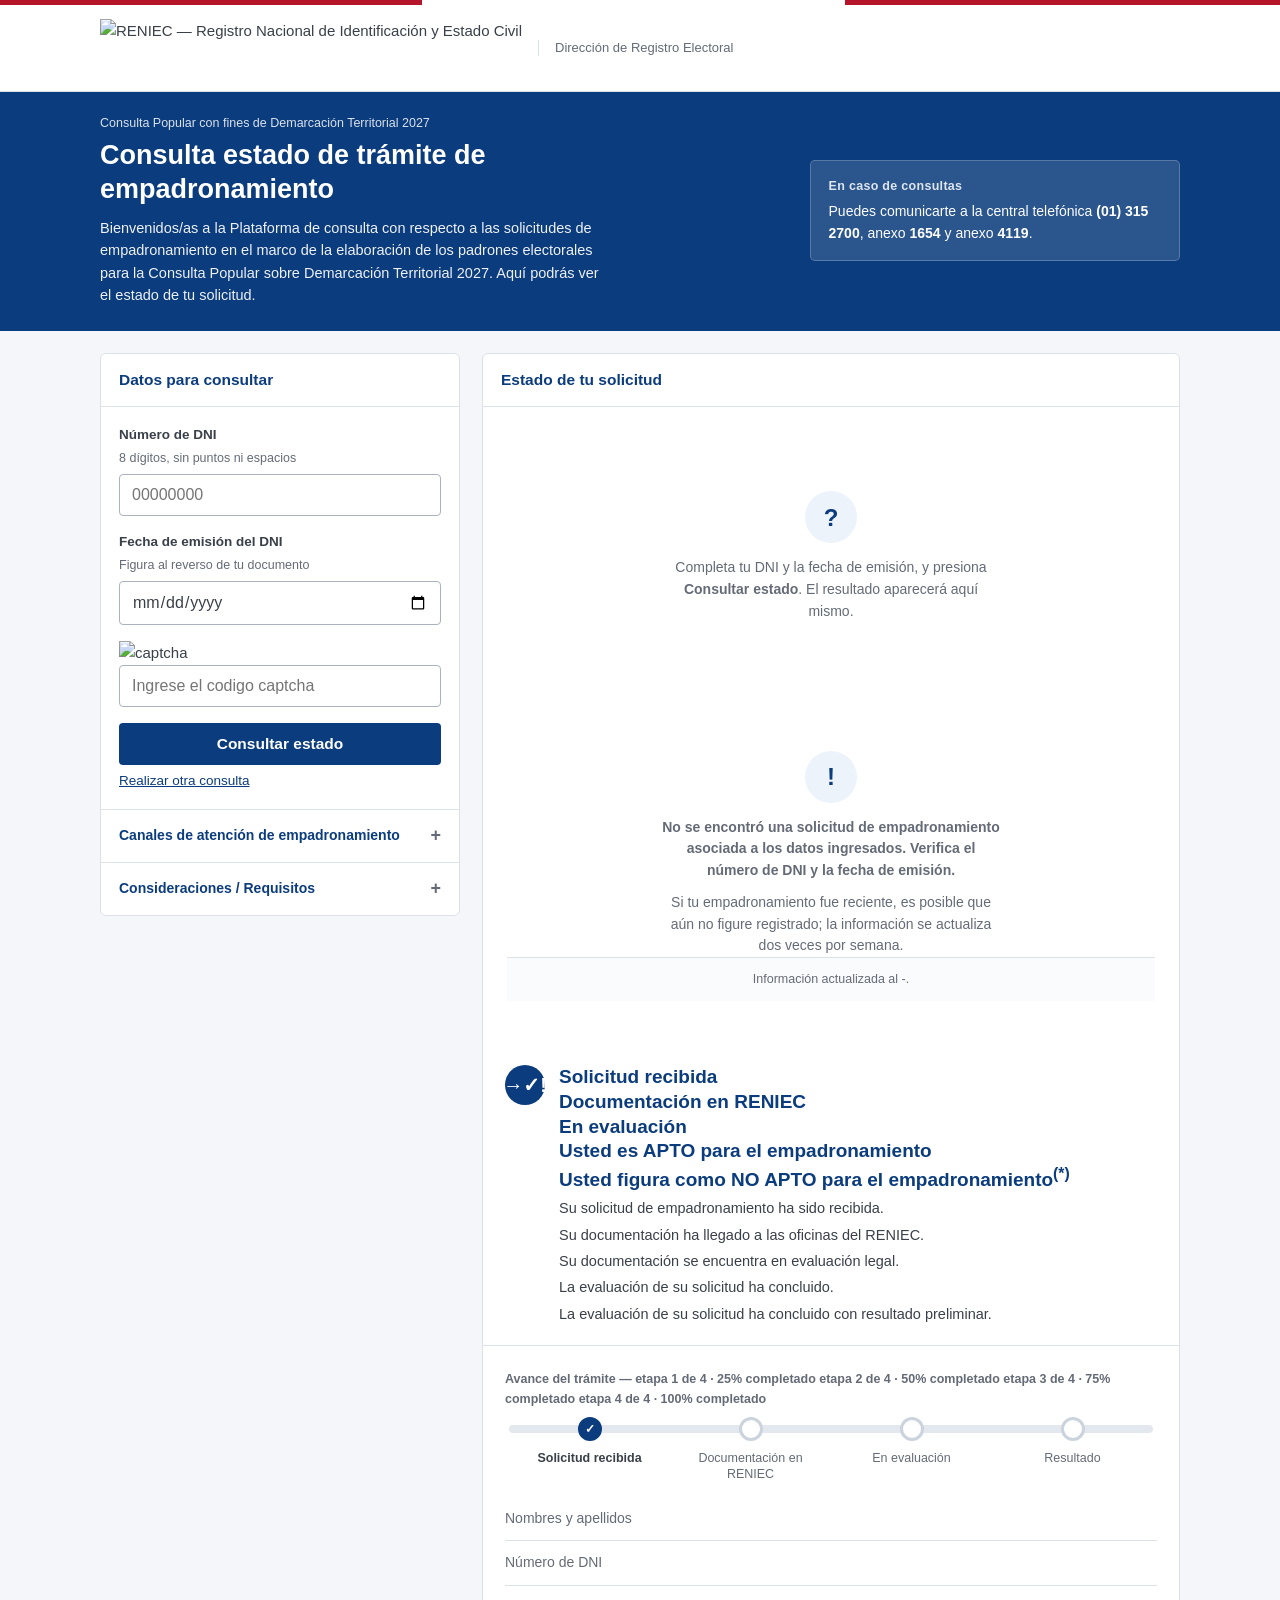
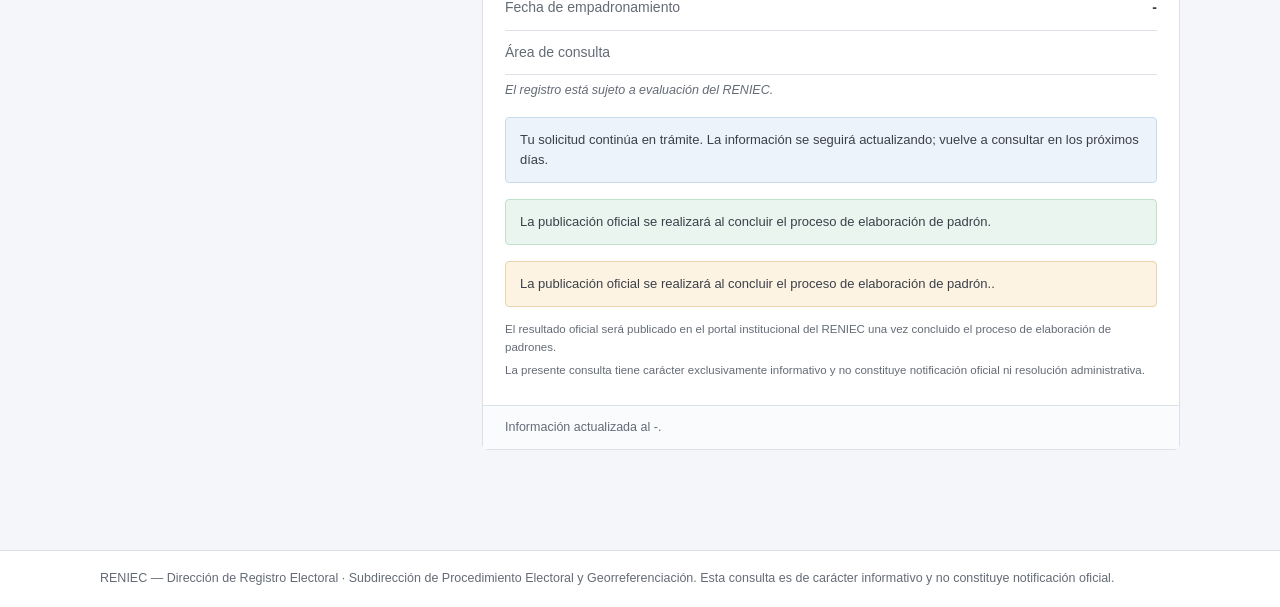
==== fuentes-demarcacion/index.html @ 3d7a1f8f "fuentes demarcacion" ====
<!DOCTYPE html>
<html lang="es-PE" xmlns:th="http://thymeleaf.org">
<head>
    <meta charset="utf-8">
    <meta name="viewport" content="width=device-width, initial-scale=1">
    <title>Consulta de estado de empadronamiento — Consulta Popular con fines de Demarcación Territorial 2027</title>
    <style>
        :root{
            --azul:#0B3C7D;
            --azul-osc:#082C5C;
            --azul-tenue:#EDF3FB;
            --azul-borde:#C9DAF0;
            --rojo:#B4152B;
            --verde:#12703F;
            --verde-tenue:#E9F5EE;
            --ambar:#96591A;
            --ambar-tenue:#FDF3E3;
            --gris:#3A4049;
            --gris-sec:#646B76;
            --linea:#DCE1E8;
            --fondo:#F4F6F9;
            --blanco:#fff;
            --radio:6px;
        }
        *{box-sizing:border-box}
        body{
            margin:0;
            background:var(--fondo);
            color:var(--gris);
            font-family:"Segoe UI",-apple-system,Roboto,Arial,sans-serif;
            font-size:15px;
            line-height:1.55;
        }
        .franja{height:5px;background:linear-gradient(90deg,var(--rojo) 0 33%,var(--blanco) 33% 66%,var(--rojo) 66% 100%)}
        header.inst{background:var(--blanco);border-bottom:1px solid var(--linea)}
        .inst-in{max-width:1120px;margin:0 auto;padding:14px 20px;display:flex;align-items:center;gap:16px;flex-wrap:wrap}
        .logo{height:58px;width:auto;display:block}
        .inst-txt{font-size:13px;color:var(--gris-sec);line-height:1.3;padding-left:16px;border-left:1px solid var(--linea)}

        .hero{background:var(--azul);color:var(--blanco)}
        .hero-in{
            max-width:1120px;margin:0 auto;padding:22px 20px 24px;
            display:grid;grid-template-columns:minmax(0,1.55fr) minmax(250px,.85fr);
            gap:34px;align-items:center
        }
        @media (max-width:820px){.hero-in{grid-template-columns:1fr;gap:16px;padding-bottom:20px}}
        .hero .eyebrow{font-size:12.5px;opacity:.85;margin:0 0 6px}
        .hero h1{margin:0;font-size:27px;line-height:1.25;font-weight:700;max-width:34ch}
        .hero p{margin:10px 0 0;max-width:62ch;font-size:14.5px;opacity:.93}
        .hero .contacto{
            margin:0;padding:16px 18px;border-radius:5px;background:rgba(255,255,255,.13);
            border:1px solid rgba(255,255,255,.22);font-size:14px;opacity:1;max-width:none
        }
        .hero .contacto b{display:block;font-size:12.5px;letter-spacing:.3px;opacity:.85;font-weight:600;margin-bottom:5px}

        main{max-width:1120px;margin:0 auto;padding:22px 20px 60px}
        .grid{display:grid;grid-template-columns:360px 1fr;gap:22px;align-items:start}
        @media (max-width:900px){.grid{grid-template-columns:1fr}}

        .panel{background:var(--blanco);border:1px solid var(--linea);border-radius:var(--radio)}
        .panel-h{padding:14px 18px;border-bottom:1px solid var(--linea);font-weight:700;color:var(--azul);font-size:15.5px}
        .panel-b{padding:18px}

        label{display:block;font-weight:600;font-size:13.5px;margin-bottom:5px;color:var(--gris)}
        .ayuda{font-weight:400;color:var(--gris-sec);font-size:12.5px;margin:-2px 0 6px}
        input[type=text],input[type=date]{
            width:100%;padding:11px 12px;border:1px solid #A9B2BE;border-radius:4px;font-size:16px;
            font-family:inherit;color:var(--gris);background:var(--blanco)
        }
        input:focus{outline:3px solid #8FB6E8;outline-offset:1px;border-color:var(--azul)}
        .campo{margin-bottom:16px}
        button.consultar{
            width:100%;background:var(--azul);color:var(--blanco);border:0;border-radius:4px;
            padding:12px;font-size:15.5px;font-weight:600;cursor:pointer;font-family:inherit
        }
        button.consultar:hover{background:var(--azul-osc)}
        button.consultar:focus-visible{outline:3px solid #8FB6E8;outline-offset:2px}
        .limpiar{background:none;border:0;color:var(--azul);font-size:13.5px;cursor:pointer;padding:8px 0 0;font-family:inherit;text-decoration:underline}
        .error{color:var(--rojo);font-size:13px;margin-top:6px;display:none}
        .error.visible{display:block}

        details.info{border-top:1px solid var(--linea)}
        details.info summary{
            padding:12px 18px;cursor:pointer;font-weight:600;font-size:14px;color:var(--azul);list-style:none;
            display:flex;justify-content:space-between;align-items:center;gap:10px
        }
        details.info summary::-webkit-details-marker{display:none}
        details.info summary::after{content:"+";font-size:18px;font-weight:700;color:var(--gris-sec)}
        details.info[open] summary::after{content:"–"}
        details.info .cuerpo{padding:0 18px 16px;font-size:13.5px;color:var(--gris)}
        details.info ul{margin:6px 0 0;padding-left:18px}
        details.info li{margin-bottom:7px}

        /* ---- Resultado ---- */
        .vacio{padding:44px 24px;min-height:300px;display:flex;flex-direction:column;justify-content:center;text-align:center;color:var(--gris-sec)}
        .vacio .icono{
            width:52px;height:52px;border-radius:50%;background:var(--azul-tenue);color:var(--azul);
            display:flex;align-items:center;justify-content:center;margin:0 auto 14px;font-size:24px;font-weight:700
        }
        .vacio p{margin:0 auto;max-width:44ch;font-size:14px}

        .estado-cab{display:flex;align-items:flex-start;gap:14px;padding:20px 22px;border-bottom:1px solid var(--linea)}
        .chip{
            flex:0 0 auto;width:40px;height:40px;border-radius:50%;display:flex;align-items:center;
            justify-content:center;font-size:20px;font-weight:700;color:var(--blanco);background:var(--azul)
        }
        .chip.ok{background:var(--verde)}
        .chip.pend{background:var(--ambar)}
        .estado-cab h2{margin:0;font-size:19px;color:var(--azul);line-height:1.3}
        .estado-cab.ok h2{color:var(--verde)}
        .estado-cab.pend h2{color:var(--ambar)}
        .estado-cab p{margin:4px 0 0;font-size:14.5px;color:var(--gris)}

        /* barra de avance */
        .avance{padding:24px 22px 8px}
        .avance-t{font-size:12.5px;font-weight:700;color:var(--gris-sec);margin:0 0 16px}
        .barra-wrap{position:relative;margin:0 4px}
        .riel{height:8px;background:#E3E8EF;border-radius:99px;overflow:hidden}
        .relleno{height:100%;width:0;background:var(--azul);border-radius:99px;transition:width .7s ease}
        .relleno.ok{background:linear-gradient(90deg,var(--azul) 0 84%,var(--verde) 84% 100%)}
        .relleno.pend{background:linear-gradient(90deg,var(--azul) 0 84%,var(--ambar) 84% 100%)}
        .hitos{display:grid;grid-template-columns:repeat(4,1fr);margin-top:-16px}
        .hito{text-align:center;position:relative}
        .punto{
            width:24px;height:24px;border-radius:50%;background:var(--blanco);border:3px solid #CBD3DD;
            margin:0 auto;display:flex;align-items:center;justify-content:center;font-size:12px;
            color:var(--blanco);font-weight:700;transition:background .3s,border-color .3s
        }
        .hito.hecho .punto{background:var(--azul);border-color:var(--azul)}
        .hito.hecho.final-ok .punto{background:var(--verde);border-color:var(--verde)}
        .hito.hecho.final-pend .punto{background:var(--ambar);border-color:var(--ambar)}
        .hito.hecho.final-ok .rot{color:var(--verde)}
        .hito.hecho.final-pend .rot{color:var(--ambar)}
        .hito.actual .punto{box-shadow:0 0 0 4px rgba(11,60,125,.15)}
        .hito .rot{display:block;margin-top:9px;font-size:12.5px;color:var(--gris-sec);line-height:1.3;padding:0 4px}
        .hito.hecho .rot{color:var(--gris);font-weight:600}

        .datos{padding:6px 22px 4px}
        .datos dl{margin:0;display:grid;grid-template-columns:1fr auto;gap:0}
        .datos dt,.datos dd{padding:11px 0;border-bottom:1px solid var(--linea);margin:0;font-size:14px}
        .datos dt{color:var(--gris-sec)}
        .datos dd{text-align:right;font-weight:600;color:var(--gris)}
        .datos .fila-final dt,.datos .fila-final dd{border-bottom:0}

        .aviso{margin:16px 22px 0;padding:12px 14px;border-radius:4px;font-size:13px;background:var(--azul-tenue);border:1px solid var(--azul-borde)}
        .aviso.pend{background:var(--ambar-tenue);border-color:#E8D3AE}
        .aviso.ok{background:var(--verde-tenue);border-color:#BFE0CC}
        .aviso sup{font-weight:700}
        .nota-sujeto{padding:2px 22px 0;font-size:12.5px;color:var(--gris-sec);font-style:italic}
        .pie-legal{padding:14px 22px 20px;font-size:11.5px;color:var(--gris-sec);line-height:1.5}
        .pie-legal p{margin:0 0 6px}
        .actualizado{padding:12px 22px;background:#FAFBFD;border-top:1px solid var(--linea);font-size:12.5px;color:var(--gris-sec)}

        footer.inst{border-top:1px solid var(--linea);background:var(--blanco);margin-top:40px}
        .foot-in{max-width:1120px;margin:0 auto;padding:18px 20px;font-size:12.5px;color:var(--gris-sec)}

        /* panel de demostración — no forma parte de la interfaz final */
        .demo{max-width:1120px;margin:26px auto 0;padding:0 20px}
        .demo-box{border:1px dashed #9AA4B2;border-radius:var(--radio);background:#FBFCFE;padding:14px 18px}
        .demo-box h3{margin:0 0 4px;font-size:13.5px;color:var(--gris-sec)}
        .demo-box p{margin:0 0 10px;font-size:12.5px;color:var(--gris-sec)}
        .demo-btns{display:flex;flex-wrap:wrap;gap:8px}
        .demo-btns button{
            background:var(--blanco);border:1px solid #A9B2BE;border-radius:4px;padding:7px 11px;
            font-size:12.5px;cursor:pointer;font-family:inherit;color:var(--gris)
        }
        .demo-btns button:hover{border-color:var(--azul);color:var(--azul)}
        .sr{position:absolute;width:1px;height:1px;overflow:hidden;clip:rect(0,0,0,0)}
        @media (prefers-reduced-motion:reduce){.relleno{transition:none}}
    </style>
</head>
<body>

<div class="franja"></div>
<header class="inst">
    <div class="inst-in">
        <img class="logo" th:src="@{/img/logo-reniec.png}" alt="RENIEC — Registro Nacional de Identificación y Estado Civil">
        <div class="inst-txt">Dirección de Registro Electoral</div>
    </div>
</header>

<section class="hero">
    <div class="hero-in">
        <div>
            <p class="eyebrow">Consulta Popular con fines de Demarcación Territorial 2027</p>
            <h1>Consulta estado de trámite de empadronamiento</h1>
            <p>Bienvenidos/as a la Plataforma de consulta con respecto a las solicitudes de empadronamiento en el marco de la elaboración de los padrones electorales para la Consulta Popular sobre Demarcación Territorial 2027. Aquí podrás ver el estado de tu solicitud.</p>
        </div>
        <p class="contacto"><b>En caso de consultas</b>Puedes comunicarte a la central telefónica <strong>(01) 315 2700</strong>, anexo <strong>1654</strong> y anexo <strong>4119</strong>.</p>
    </div>
</section>

<main><div class="grid">
    <section class="panel" aria-labelledby="t-consulta">
        <div class="panel-h" id="t-consulta">Datos para consultar</div>
        <div class="panel-b">
            <form th:action="@{/consulta}" method="get" id="formConsulta">
                <div class="campo">
                    <label for="dni">Número de DNI</label>
                    <p class="ayuda">8 dígitos, sin puntos ni espacios</p>
                    <input type="text" id="dni" name="dni" inputmode="numeric" maxlength="8" autocomplete="off" aria-describedby="err-dni" placeholder="00000000" pattern="[0-9]{8}" required th:value="${param.dni}">
                    <p class="error" id="err-dni" role="alert"></p>
                </div>
                <div class="campo">
                    <label for="fecha">Fecha de emisión del DNI</label>
                    <p class="ayuda">Figura al reverso de tu documento</p>
                    <input type="date" id="fecha" name="fecha" aria-describedby="err-fecha" required th:value="${param.fecha}">
                    <p class="error" id="err-fecha" role="alert"></p>
                </div>
                <div class="campo">
                    <img th:src="@{/captcha}" alt="captcha" id="captchaImg"></img>
                    <input type="text" id="captchaResponde" name="captchaResponde" aria-describedby="err-captcha" autocomplete="off"  required placeholder="Ingrese el codigo captcha">
                    <p class="error" id="err-captcha" role="alert"></p>
                </div>
                <button class="consultar" id="btn" type="submit">Consultar estado</button>
                <button class="limpiar" id="btn-limpiar" type="button">Realizar otra consulta</button>
            </form>
        </div>
        <details class="info"><summary>Canales de atención de empadronamiento</summary><div class="cuerpo"><ul><li><strong>En campo o punto fijo:</strong> un empadronador te visitará en tu domicilio durante el cronograma programado para tu localidad, o puedes acercarte tú mismo/a a un punto fijo temporal habilitado en tu zona. Ten tu DNI a la mano; si nadie te encuentra en casa, dejarán un aviso.</li></ul></div></details>
        <details class="info"><summary>Consideraciones / Requisitos</summary><div class="cuerpo"><ul>
            <li>Acreditar un mínimo de dos (02) años de residencia en la zona de consulta.</li>
            <li>Tu DNI debe declarar tu dirección actual desde antes de la fecha de corte (<strong>30 de abril de 2024</strong>); si figura una fecha posterior, deberás mostrar uno de los documentos que se indiquen como válidos, de forma tal que acredites dos (02) años de residencia en la zona de consulta.</li>
            <li>Si eres menor de edad, pero cumples 18 años hasta la fecha de la consulta (<strong>25 de julio de 2027</strong>), tu padre, madre o apoderado debe firmar la autorización correspondiente (<strong>Anexo 3</strong>).</li>
            <li>El trámite es <strong>gratuito</strong>. No se debe pedir ni entregar dinero a ningún empadronador.</li>
        </ul></div></details>
    </section>

    <section class="panel" aria-live="polite" aria-atomic="true" id="resultado">
        <div class="panel-h">Estado de tu solicitud</div>
        <div id="cuerpo-resultado">
            <div class="vacio" th:if="${resultado == null and exito == null}">
                <div class="icono" aria-hidden="true">?</div>
                <p>Completa tu DNI y la fecha de emisión, y presiona <strong>Consultar estado</strong>. El resultado aparecerá aquí mismo.</p>
            </div>

            <div class="vacio" th:if="${resultado == null and exito == false}">
                <div class="icono" aria-hidden="true">!</div>
                <p><strong>No se encontró una solicitud de empadronamiento asociada a los datos ingresados. Verifica el número de DNI y la fecha de emisión.</strong></p>
                <p style="margin-top:10px">Si tu empadronamiento fue reciente, es posible que aún no figure registrado; la información se actualiza dos veces por semana.</p>
                <div class="actualizado">Información actualizada al <span th:text="${fechaActualizacion != null ? fechaActualizacion : '-'}">-</span>.</div>
            </div>

            <div th:if="${resultado != null}">
                <div class="estado-cab" th:classappend="${resultado.inSolicitud == 'A' ? 'ok' : (resultado.inSolicitud == 'N' ? 'pend' : '')}">
        <span class="chip" th:classappend="${resultado.inSolicitud == 'A' ? 'ok' : (resultado.inSolicitud == 'N' ? 'pend' : '')}" aria-hidden="true">
          <span th:if="${resultado.inSolicitud == 'R' or resultado.inSolicitud == 'D' or resultado.inSolicitud == 'E'}">→</span>
          <span th:if="${resultado.inSolicitud == 'A'}">✓</span>
          <span th:if="${resultado.inSolicitud == 'N'}">!</span>
        </span>
                    <div>
                        <h2 th:if="${resultado.inSolicitud == 'R'}">Solicitud recibida</h2>
                        <h2 th:if="${resultado.inSolicitud == 'D'}">Documentación en RENIEC</h2>
                        <h2 th:if="${resultado.inSolicitud == 'E'}">En evaluación</h2>
                        <h2 th:if="${resultado.inSolicitud == 'A'}">Usted es APTO para el empadronamiento</h2>
                        <h2 th:if="${resultado.inSolicitud == 'N'}">Usted figura como NO APTO para el empadronamiento<sup>(*)</sup></h2>
                        <p th:if="${resultado.inSolicitud == 'R'}">Su solicitud de empadronamiento ha sido recibida.</p>
                        <p th:if="${resultado.inSolicitud == 'D'}">Su documentación ha llegado a las oficinas del RENIEC.</p>
                        <p th:if="${resultado.inSolicitud == 'E'}">Su documentación se encuentra en evaluación legal.</p>
                        <p th:if="${resultado.inSolicitud == 'A'}">La evaluación de su solicitud ha concluido.</p>
                        <p th:if="${resultado.inSolicitud == 'N'}">La evaluación de su solicitud ha concluido con resultado preliminar.</p>
                    </div>
                </div>

                <div class="avance">
                    <p class="avance-t">Avance del trámite —
                        <span th:if="${resultado.inSolicitud == 'R'}">etapa 1 de 4 · 25% completado</span>
                        <span th:if="${resultado.inSolicitud == 'D'}">etapa 2 de 4 · 50% completado</span>
                        <span th:if="${resultado.inSolicitud == 'E'}">etapa 3 de 4 · 75% completado</span>
                        <span th:if="${resultado.inSolicitud == 'A' or resultado.inSolicitud == 'N'}">etapa 4 de 4 · 100% completado</span>
                    </p>
                    <div class="barra-wrap"><div class="riel"><div class="relleno" th:classappend="${resultado.inSolicitud == 'A' ? 'ok' : (resultado.inSolicitud == 'N' ? 'pend' : '')}" th:style="${'width:' + (resultado.inSolicitud == 'R' ? '12%' : (resultado.inSolicitud == 'D' ? '37.5%' : (resultado.inSolicitud == 'E' ? '62.5%' : '100%')))}"></div></div>
                        <div class="hitos">
                            <div class="hito hecho"><span class="punto">✓</span><span class="rot">Solicitud recibida</span></div>
                            <div class="hito" th:classappend="${resultado.inSolicitud == 'D' or resultado.inSolicitud == 'E' or resultado.inSolicitud == 'A' or resultado.inSolicitud == 'N' ? 'hecho' : ''}"><span class="punto" th:text="${resultado.inSolicitud == 'D' or resultado.inSolicitud == 'E' or resultado.inSolicitud == 'A' or resultado.inSolicitud == 'N' ? '✓' : ''}"></span><span class="rot">Documentación en RENIEC</span></div>
                            <div class="hito" th:classappend="${resultado.inSolicitud == 'E' or resultado.inSolicitud == 'A' or resultado.inSolicitud == 'N' ? 'hecho' : ''}"><span class="punto" th:text="${resultado.inSolicitud == 'E' or resultado.inSolicitud == 'A' or resultado.inSolicitud == 'N' ? '✓' : ''}"></span><span class="rot">En evaluación</span></div>
                            <div class="hito" th:classappend="${resultado.inSolicitud == 'A' ? 'hecho actual final-ok' : (resultado.inSolicitud == 'N' ? 'hecho actual final-pend' : '')}"><span class="punto" th:text="${resultado.inSolicitud == 'A' ? '✓' : (resultado.inSolicitud == 'N' ? '!' : '')}"></span><span class="rot">Resultado</span></div>
                        </div>
                    </div>
                </div>

                <div class="datos"><dl>
                    <dt>Nombres y apellidos</dt><dd th:text="${resultado.nombreCompleto}"></dd>
                    <dt>Número de DNI</dt><dd th:text="${resultado.nuDni}"></dd>
                    <dt>Fecha de empadronamiento</dt><dd><span th:if="${resultado.feEmpadronamiento != null}" th:text="${#dates.format(resultado.feEmpadronamiento, 'dd ''de'' MMMM ''de'' yyyy')}"></span><span th:if="${resultado.feEmpadronamiento == null}">-</span></dd>
                    <dt>Área de consulta</dt><dd class="fila-final" th:text="${resultado.noAmbito}"></dd>
                </dl></div>

                <div class="nota-sujeto" th:if="${resultado.inSolicitud != 'A' and resultado.inSolicitud != 'N'}">El registro está sujeto a evaluación del RENIEC.</div>
                <div class="aviso" th:if="${resultado.inSolicitud != 'A' and resultado.inSolicitud != 'N'}">Tu solicitud continúa en trámite. La información se seguirá actualizando; vuelve a consultar en los próximos días.</div>
                <div class="aviso ok" th:if="${resultado.inSolicitud == 'A'}">La publicación oficial se realizará al concluir el proceso de elaboración de padrón.</div>
                <div class="aviso pend" th:if="${resultado.inSolicitud == 'N'}">La publicación oficial se realizará al concluir el proceso de elaboración de padrón..</div>
                <div class="pie-legal"><p>El resultado oficial será publicado en el portal institucional del RENIEC una vez concluido el proceso de elaboración de padrones.</p><p>La presente consulta tiene carácter exclusivamente informativo y no constituye notificación oficial ni resolución administrativa.</p></div>
                <div class="actualizado">Información actualizada al <span th:if="${resultado.feModiAudi != null}" th:text="${#dates.format(resultado.feModiAudi, 'dd ''de'' MMMM ''de'' yyyy')}"></span><span th:if="${resultado.feModiAudi == null}">-</span>.</div>
            </div>
        </div>
    </section>
</div></main>

<footer class="inst"><div class="foot-in">RENIEC — Dirección de Registro Electoral · Subdirección de Procedimiento Electoral y Georreferenciación. Esta consulta es de carácter informativo y no constituye notificación oficial.</div></footer>

<script>
    (function(){
        var form=document.getElementById('formConsulta'),dni=document.getElementById('dni'),fecha=document.getElementById('fecha'),errDni=document.getElementById('err-dni'),errFecha=document.getElementById('err-fecha'),btnLimpiar=document.getElementById('btn-limpiar'),cuerpo=document.getElementById('cuerpo-resultado');
        function limpiarErrores(){errDni.textContent='';errFecha.textContent='';errDni.classList.remove('visible');errFecha.classList.remove('visible');}
        form.addEventListener('submit',function(e){limpiarErrores();dni.value=dni.value.replace(/\D/g,'');var ok=true;if(!/^\d{8}$/.test(dni.value)){errDni.textContent='Ingresa los 8 dígitos de tu DNI.';errDni.classList.add('visible');ok=false;}if(!fecha.value){errFecha.textContent='Ingresa la fecha de emisión de tu DNI.';errFecha.classList.add('visible');ok=false;}if(!ok)e.preventDefault();});
        dni.addEventListener('input',function(){this.value=this.value.replace(/\D/g,'').substring(0,8);});
    })();
</script>
<script th:inline="javascript">
    let btnLimpiar=document.getElementById('btn-limpiar');
    btnLimpiar.addEventListener('click', function () {
        window.location.href = /*[[@{/}]]*/ '/';
    });
</script>
</body>
</html>
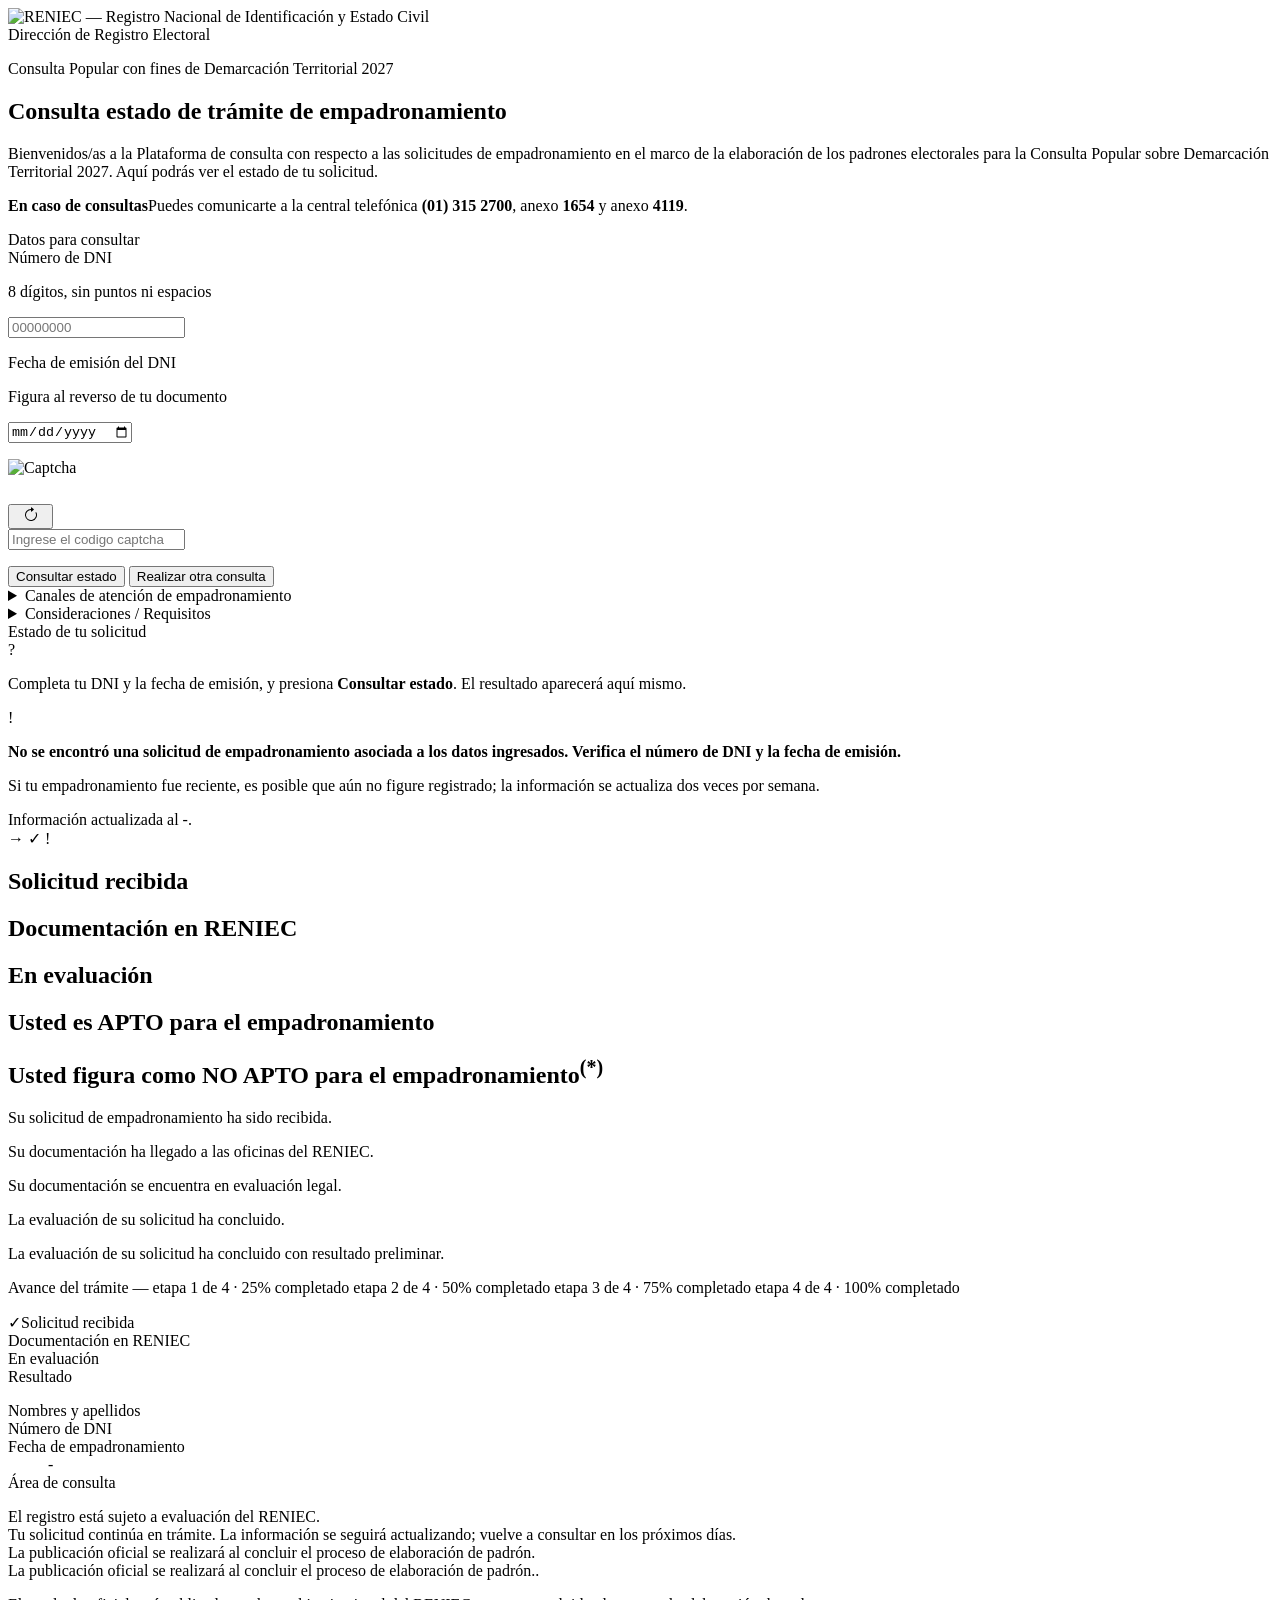
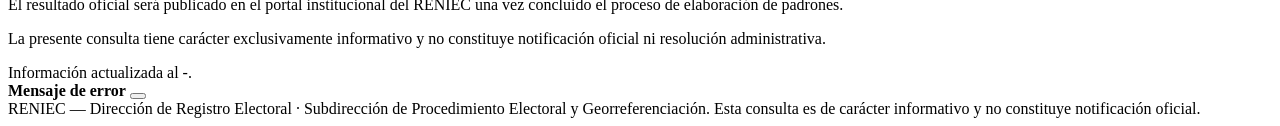
==== commit a2a9f4da: "actualizar index.html" ====
--- a/fuentes-demarcacion/index.html
+++ b/fuentes-demarcacion/index.html
@@ -4,170 +4,9 @@
     <meta charset="utf-8">
     <meta name="viewport" content="width=device-width, initial-scale=1">
     <title>Consulta de estado de empadronamiento — Consulta Popular con fines de Demarcación Territorial 2027</title>
-    <style>
-        :root{
-            --azul:#0B3C7D;
-            --azul-osc:#082C5C;
-            --azul-tenue:#EDF3FB;
-            --azul-borde:#C9DAF0;
-            --rojo:#B4152B;
-            --verde:#12703F;
-            --verde-tenue:#E9F5EE;
-            --ambar:#96591A;
-            --ambar-tenue:#FDF3E3;
-            --gris:#3A4049;
-            --gris-sec:#646B76;
-            --linea:#DCE1E8;
-            --fondo:#F4F6F9;
-            --blanco:#fff;
-            --radio:6px;
-        }
-        *{box-sizing:border-box}
-        body{
-            margin:0;
-            background:var(--fondo);
-            color:var(--gris);
-            font-family:"Segoe UI",-apple-system,Roboto,Arial,sans-serif;
-            font-size:15px;
-            line-height:1.55;
-        }
-        .franja{height:5px;background:linear-gradient(90deg,var(--rojo) 0 33%,var(--blanco) 33% 66%,var(--rojo) 66% 100%)}
-        header.inst{background:var(--blanco);border-bottom:1px solid var(--linea)}
-        .inst-in{max-width:1120px;margin:0 auto;padding:14px 20px;display:flex;align-items:center;gap:16px;flex-wrap:wrap}
-        .logo{height:58px;width:auto;display:block}
-        .inst-txt{font-size:13px;color:var(--gris-sec);line-height:1.3;padding-left:16px;border-left:1px solid var(--linea)}
-
-        .hero{background:var(--azul);color:var(--blanco)}
-        .hero-in{
-            max-width:1120px;margin:0 auto;padding:22px 20px 24px;
-            display:grid;grid-template-columns:minmax(0,1.55fr) minmax(250px,.85fr);
-            gap:34px;align-items:center
-        }
-        @media (max-width:820px){.hero-in{grid-template-columns:1fr;gap:16px;padding-bottom:20px}}
-        .hero .eyebrow{font-size:12.5px;opacity:.85;margin:0 0 6px}
-        .hero h1{margin:0;font-size:27px;line-height:1.25;font-weight:700;max-width:34ch}
-        .hero p{margin:10px 0 0;max-width:62ch;font-size:14.5px;opacity:.93}
-        .hero .contacto{
-            margin:0;padding:16px 18px;border-radius:5px;background:rgba(255,255,255,.13);
-            border:1px solid rgba(255,255,255,.22);font-size:14px;opacity:1;max-width:none
-        }
-        .hero .contacto b{display:block;font-size:12.5px;letter-spacing:.3px;opacity:.85;font-weight:600;margin-bottom:5px}
-
-        main{max-width:1120px;margin:0 auto;padding:22px 20px 60px}
-        .grid{display:grid;grid-template-columns:360px 1fr;gap:22px;align-items:start}
-        @media (max-width:900px){.grid{grid-template-columns:1fr}}
-
-        .panel{background:var(--blanco);border:1px solid var(--linea);border-radius:var(--radio)}
-        .panel-h{padding:14px 18px;border-bottom:1px solid var(--linea);font-weight:700;color:var(--azul);font-size:15.5px}
-        .panel-b{padding:18px}
-
-        label{display:block;font-weight:600;font-size:13.5px;margin-bottom:5px;color:var(--gris)}
-        .ayuda{font-weight:400;color:var(--gris-sec);font-size:12.5px;margin:-2px 0 6px}
-        input[type=text],input[type=date]{
-            width:100%;padding:11px 12px;border:1px solid #A9B2BE;border-radius:4px;font-size:16px;
-            font-family:inherit;color:var(--gris);background:var(--blanco)
-        }
-        input:focus{outline:3px solid #8FB6E8;outline-offset:1px;border-color:var(--azul)}
-        .campo{margin-bottom:16px}
-        button.consultar{
-            width:100%;background:var(--azul);color:var(--blanco);border:0;border-radius:4px;
-            padding:12px;font-size:15.5px;font-weight:600;cursor:pointer;font-family:inherit
-        }
-        button.consultar:hover{background:var(--azul-osc)}
-        button.consultar:focus-visible{outline:3px solid #8FB6E8;outline-offset:2px}
-        .limpiar{background:none;border:0;color:var(--azul);font-size:13.5px;cursor:pointer;padding:8px 0 0;font-family:inherit;text-decoration:underline}
-        .error{color:var(--rojo);font-size:13px;margin-top:6px;display:none}
-        .error.visible{display:block}
-
-        details.info{border-top:1px solid var(--linea)}
-        details.info summary{
-            padding:12px 18px;cursor:pointer;font-weight:600;font-size:14px;color:var(--azul);list-style:none;
-            display:flex;justify-content:space-between;align-items:center;gap:10px
-        }
-        details.info summary::-webkit-details-marker{display:none}
-        details.info summary::after{content:"+";font-size:18px;font-weight:700;color:var(--gris-sec)}
-        details.info[open] summary::after{content:"–"}
-        details.info .cuerpo{padding:0 18px 16px;font-size:13.5px;color:var(--gris)}
-        details.info ul{margin:6px 0 0;padding-left:18px}
-        details.info li{margin-bottom:7px}
-
-        /* ---- Resultado ---- */
-        .vacio{padding:44px 24px;min-height:300px;display:flex;flex-direction:column;justify-content:center;text-align:center;color:var(--gris-sec)}
-        .vacio .icono{
-            width:52px;height:52px;border-radius:50%;background:var(--azul-tenue);color:var(--azul);
-            display:flex;align-items:center;justify-content:center;margin:0 auto 14px;font-size:24px;font-weight:700
-        }
-        .vacio p{margin:0 auto;max-width:44ch;font-size:14px}
-
-        .estado-cab{display:flex;align-items:flex-start;gap:14px;padding:20px 22px;border-bottom:1px solid var(--linea)}
-        .chip{
-            flex:0 0 auto;width:40px;height:40px;border-radius:50%;display:flex;align-items:center;
-            justify-content:center;font-size:20px;font-weight:700;color:var(--blanco);background:var(--azul)
-        }
-        .chip.ok{background:var(--verde)}
-        .chip.pend{background:var(--ambar)}
-        .estado-cab h2{margin:0;font-size:19px;color:var(--azul);line-height:1.3}
-        .estado-cab.ok h2{color:var(--verde)}
-        .estado-cab.pend h2{color:var(--ambar)}
-        .estado-cab p{margin:4px 0 0;font-size:14.5px;color:var(--gris)}
-
-        /* barra de avance */
-        .avance{padding:24px 22px 8px}
-        .avance-t{font-size:12.5px;font-weight:700;color:var(--gris-sec);margin:0 0 16px}
-        .barra-wrap{position:relative;margin:0 4px}
-        .riel{height:8px;background:#E3E8EF;border-radius:99px;overflow:hidden}
-        .relleno{height:100%;width:0;background:var(--azul);border-radius:99px;transition:width .7s ease}
-        .relleno.ok{background:linear-gradient(90deg,var(--azul) 0 84%,var(--verde) 84% 100%)}
-        .relleno.pend{background:linear-gradient(90deg,var(--azul) 0 84%,var(--ambar) 84% 100%)}
-        .hitos{display:grid;grid-template-columns:repeat(4,1fr);margin-top:-16px}
-        .hito{text-align:center;position:relative}
-        .punto{
-            width:24px;height:24px;border-radius:50%;background:var(--blanco);border:3px solid #CBD3DD;
-            margin:0 auto;display:flex;align-items:center;justify-content:center;font-size:12px;
-            color:var(--blanco);font-weight:700;transition:background .3s,border-color .3s
-        }
-        .hito.hecho .punto{background:var(--azul);border-color:var(--azul)}
-        .hito.hecho.final-ok .punto{background:var(--verde);border-color:var(--verde)}
-        .hito.hecho.final-pend .punto{background:var(--ambar);border-color:var(--ambar)}
-        .hito.hecho.final-ok .rot{color:var(--verde)}
-        .hito.hecho.final-pend .rot{color:var(--ambar)}
-        .hito.actual .punto{box-shadow:0 0 0 4px rgba(11,60,125,.15)}
-        .hito .rot{display:block;margin-top:9px;font-size:12.5px;color:var(--gris-sec);line-height:1.3;padding:0 4px}
-        .hito.hecho .rot{color:var(--gris);font-weight:600}
-
-        .datos{padding:6px 22px 4px}
-        .datos dl{margin:0;display:grid;grid-template-columns:1fr auto;gap:0}
-        .datos dt,.datos dd{padding:11px 0;border-bottom:1px solid var(--linea);margin:0;font-size:14px}
-        .datos dt{color:var(--gris-sec)}
-        .datos dd{text-align:right;font-weight:600;color:var(--gris)}
-        .datos .fila-final dt,.datos .fila-final dd{border-bottom:0}
-
-        .aviso{margin:16px 22px 0;padding:12px 14px;border-radius:4px;font-size:13px;background:var(--azul-tenue);border:1px solid var(--azul-borde)}
-        .aviso.pend{background:var(--ambar-tenue);border-color:#E8D3AE}
-        .aviso.ok{background:var(--verde-tenue);border-color:#BFE0CC}
-        .aviso sup{font-weight:700}
-        .nota-sujeto{padding:2px 22px 0;font-size:12.5px;color:var(--gris-sec);font-style:italic}
-        .pie-legal{padding:14px 22px 20px;font-size:11.5px;color:var(--gris-sec);line-height:1.5}
-        .pie-legal p{margin:0 0 6px}
-        .actualizado{padding:12px 22px;background:#FAFBFD;border-top:1px solid var(--linea);font-size:12.5px;color:var(--gris-sec)}
-
-        footer.inst{border-top:1px solid var(--linea);background:var(--blanco);margin-top:40px}
-        .foot-in{max-width:1120px;margin:0 auto;padding:18px 20px;font-size:12.5px;color:var(--gris-sec)}
-
-        /* panel de demostración — no forma parte de la interfaz final */
-        .demo{max-width:1120px;margin:26px auto 0;padding:0 20px}
-        .demo-box{border:1px dashed #9AA4B2;border-radius:var(--radio);background:#FBFCFE;padding:14px 18px}
-        .demo-box h3{margin:0 0 4px;font-size:13.5px;color:var(--gris-sec)}
-        .demo-box p{margin:0 0 10px;font-size:12.5px;color:var(--gris-sec)}
-        .demo-btns{display:flex;flex-wrap:wrap;gap:8px}
-        .demo-btns button{
-            background:var(--blanco);border:1px solid #A9B2BE;border-radius:4px;padding:7px 11px;
-            font-size:12.5px;cursor:pointer;font-family:inherit;color:var(--gris)
-        }
-        .demo-btns button:hover{border-color:var(--azul);color:var(--azul)}
-        .sr{position:absolute;width:1px;height:1px;overflow:hidden;clip:rect(0,0,0,0)}
-        @media (prefers-reduced-motion:reduce){.relleno{transition:none}}
-    </style>
+    <meta name="context-path" th:content="@{/}">
+    <link rel="stylesheet" th:href="@{/css/main.css}">
+    <link rel="stylesheet" th:href="@{/css/bootstrap/bootstrap.min.css}">
 </head>
 <body>
 
@@ -208,12 +47,48 @@
                     <p class="error" id="err-fecha" role="alert"></p>
                 </div>
                 <div class="campo">
-                    <img th:src="@{/captcha}" alt="captcha" id="captchaImg"></img>
-                    <input type="text" id="captchaResponde" name="captchaResponde" aria-describedby="err-captcha" autocomplete="off"  required placeholder="Ingrese el codigo captcha">
+                    <!--<img th:src="@{/captcha}" alt="captcha" id="captchaImg"></img>-->
+
+
+
+                    <!-- Contenedor del Captcha e Imagen -->
+                    <div class="mb-3">
+                        <!-- Grupo de entrada que une la imagen con el boton perfectamente -->
+                        <div class="input-group align-items-stretch" style="max-width: 100%;">
+
+                            <!-- Contenedor para la imagen del captcha -->
+                            <div class="form-control d-flex align-items-center justify-content-center bg-light p-0" style="min-height: 45px;">
+                                <!-- Corrección Thymeleaf: th:src apunta dinámicamente a tu endpoint de captcha -->
+                                <img id="captchaImg"
+                                     th:src="@{/captcha}"
+                                     alt="Captcha"
+                                     class="img-fluid"
+                                     style="max-height: 42px;">
+                            </div>
+
+                            <!-- Boton de refresco nativo de Bootstrap (Pegado y perfectamente alineado) -->
+                            <button type="button"
+                                    class="btn btn-outline-secondary d-flex align-items-center justify-content-center"
+                                    id="btnRefrescar"
+                                    title="Actualizar captcha"
+                                    style="width: 45px;">
+                                <!-- Icono vectorial limpio de actualizacion -->
+                                <svg xmlns="http://w3.org" width="16" height="16" fill="currentColor" viewBox="0 0 16 16">
+                                    <path fill-rule="evenodd" d="M8 3a5 5 0 1 0 4.546 2.914.5.5 0 0 1 .908-.417A6 6 0 1 1 8 2z"/>
+                                    <path d="M8 4.466V.534a.25.25 0 0 1 .41-.192l2.36 1.966c.12.1.12.284 0 .384L8.41 4.658A.25.25 0 0 1 8 4.466"/>
+                                </svg>
+                            </button>
+                        </div>
+                    </div>
+
+
+
+
+                    <input type="text" id="captcha" name="captcha" aria-describedby="err-captcha" autocomplete="off"  required placeholder="Ingrese el codigo captcha">
                     <p class="error" id="err-captcha" role="alert"></p>
                 </div>
                 <button class="consultar" id="btn" type="submit">Consultar estado</button>
-                <button class="limpiar" id="btn-limpiar" type="button">Realizar otra consulta</button>
+                <button class="limpiar" id="btn-limpiar" type="button" th:attr="data-home=@{/}">Realizar otra consulta</button>
             </form>
         </div>
         <details class="info"><summary>Canales de atención de empadronamiento</summary><div class="cuerpo"><ul><li><strong>En campo o punto fijo:</strong> un empadronador te visitará en tu domicilio durante el cronograma programado para tu localidad, o puedes acercarte tú mismo/a a un punto fijo temporal habilitado en tu zona. Ten tu DNI a la mano; si nadie te encuentra en casa, dejarán un aviso.</li></ul></div></details>
@@ -227,7 +102,7 @@
 
     <section class="panel" aria-live="polite" aria-atomic="true" id="resultado">
         <div class="panel-h">Estado de tu solicitud</div>
-        <div id="cuerpo-resultado">
+        <div id="cuerpo-resultado" th:fragment="seccionResultado">
             <div class="vacio" th:if="${resultado == null and exito == null}">
                 <div class="icono" aria-hidden="true">?</div>
                 <p>Completa tu DNI y la fecha de emisión, y presiona <strong>Consultar estado</strong>. El resultado aparecerá aquí mismo.</p>
@@ -237,7 +112,7 @@
                 <div class="icono" aria-hidden="true">!</div>
                 <p><strong>No se encontró una solicitud de empadronamiento asociada a los datos ingresados. Verifica el número de DNI y la fecha de emisión.</strong></p>
                 <p style="margin-top:10px">Si tu empadronamiento fue reciente, es posible que aún no figure registrado; la información se actualiza dos veces por semana.</p>
-                <div class="actualizado">Información actualizada al <span th:text="${fechaActualizacion != null ? fechaActualizacion : '-'}">-</span>.</div>
+                <div class="actualizado">Información actualizada al <span th:if="${fechaActualizacion != null}" th:text="${#dates.format(fechaActualizacion, 'dd ''de'' MMMM ''de'' yyyy')}"></span><span th:if="${fechaActualizacion == null}">-</span>.</div>
             </div>
 
             <div th:if="${resultado != null}">
@@ -294,23 +169,28 @@
             </div>
         </div>
     </section>
+
+    <!-- Contenedor flotante fijado arriba a la derecha -->
+    <div id="contenedor-alerta-flotante" class="position-fixed top-0 end-0 p-3" style="z-index: 1100;">
+
+        <!-- Este es el fragmento que el controlador va a renderizar e inyectar -->
+        <div th:fragment="fragmentoAlerta" th:if="${exito == false and mensaje != null}"
+             class="alert alert-danger alert-dismissible fade show" role="alert">
+
+            <strong th:text="${mensaje}">Mensaje de error</strong>
+
+            <button type="button" class="btn-close" data-bs-dismiss="alert" aria-label="Close"></button>
+        </div>
+
+    </div>
+
+
+
 </div></main>
 
 <footer class="inst"><div class="foot-in">RENIEC — Dirección de Registro Electoral · Subdirección de Procedimiento Electoral y Georreferenciación. Esta consulta es de carácter informativo y no constituye notificación oficial.</div></footer>
+<script th:src="@{/js/main.js}" defer></script>
+<script th:src="@{/js/bootstrap/bootstrap.bundle.min.js}"></script>
 
-<script>
-    (function(){
-        var form=document.getElementById('formConsulta'),dni=document.getElementById('dni'),fecha=document.getElementById('fecha'),errDni=document.getElementById('err-dni'),errFecha=document.getElementById('err-fecha'),btnLimpiar=document.getElementById('btn-limpiar'),cuerpo=document.getElementById('cuerpo-resultado');
-        function limpiarErrores(){errDni.textContent='';errFecha.textContent='';errDni.classList.remove('visible');errFecha.classList.remove('visible');}
-        form.addEventListener('submit',function(e){limpiarErrores();dni.value=dni.value.replace(/\D/g,'');var ok=true;if(!/^\d{8}$/.test(dni.value)){errDni.textContent='Ingresa los 8 dígitos de tu DNI.';errDni.classList.add('visible');ok=false;}if(!fecha.value){errFecha.textContent='Ingresa la fecha de emisión de tu DNI.';errFecha.classList.add('visible');ok=false;}if(!ok)e.preventDefault();});
-        dni.addEventListener('input',function(){this.value=this.value.replace(/\D/g,'').substring(0,8);});
-    })();
-</script>
-<script th:inline="javascript">
-    let btnLimpiar=document.getElementById('btn-limpiar');
-    btnLimpiar.addEventListener('click', function () {
-        window.location.href = /*[[@{/}]]*/ '/';
-    });
-</script>
 </body>
 </html>
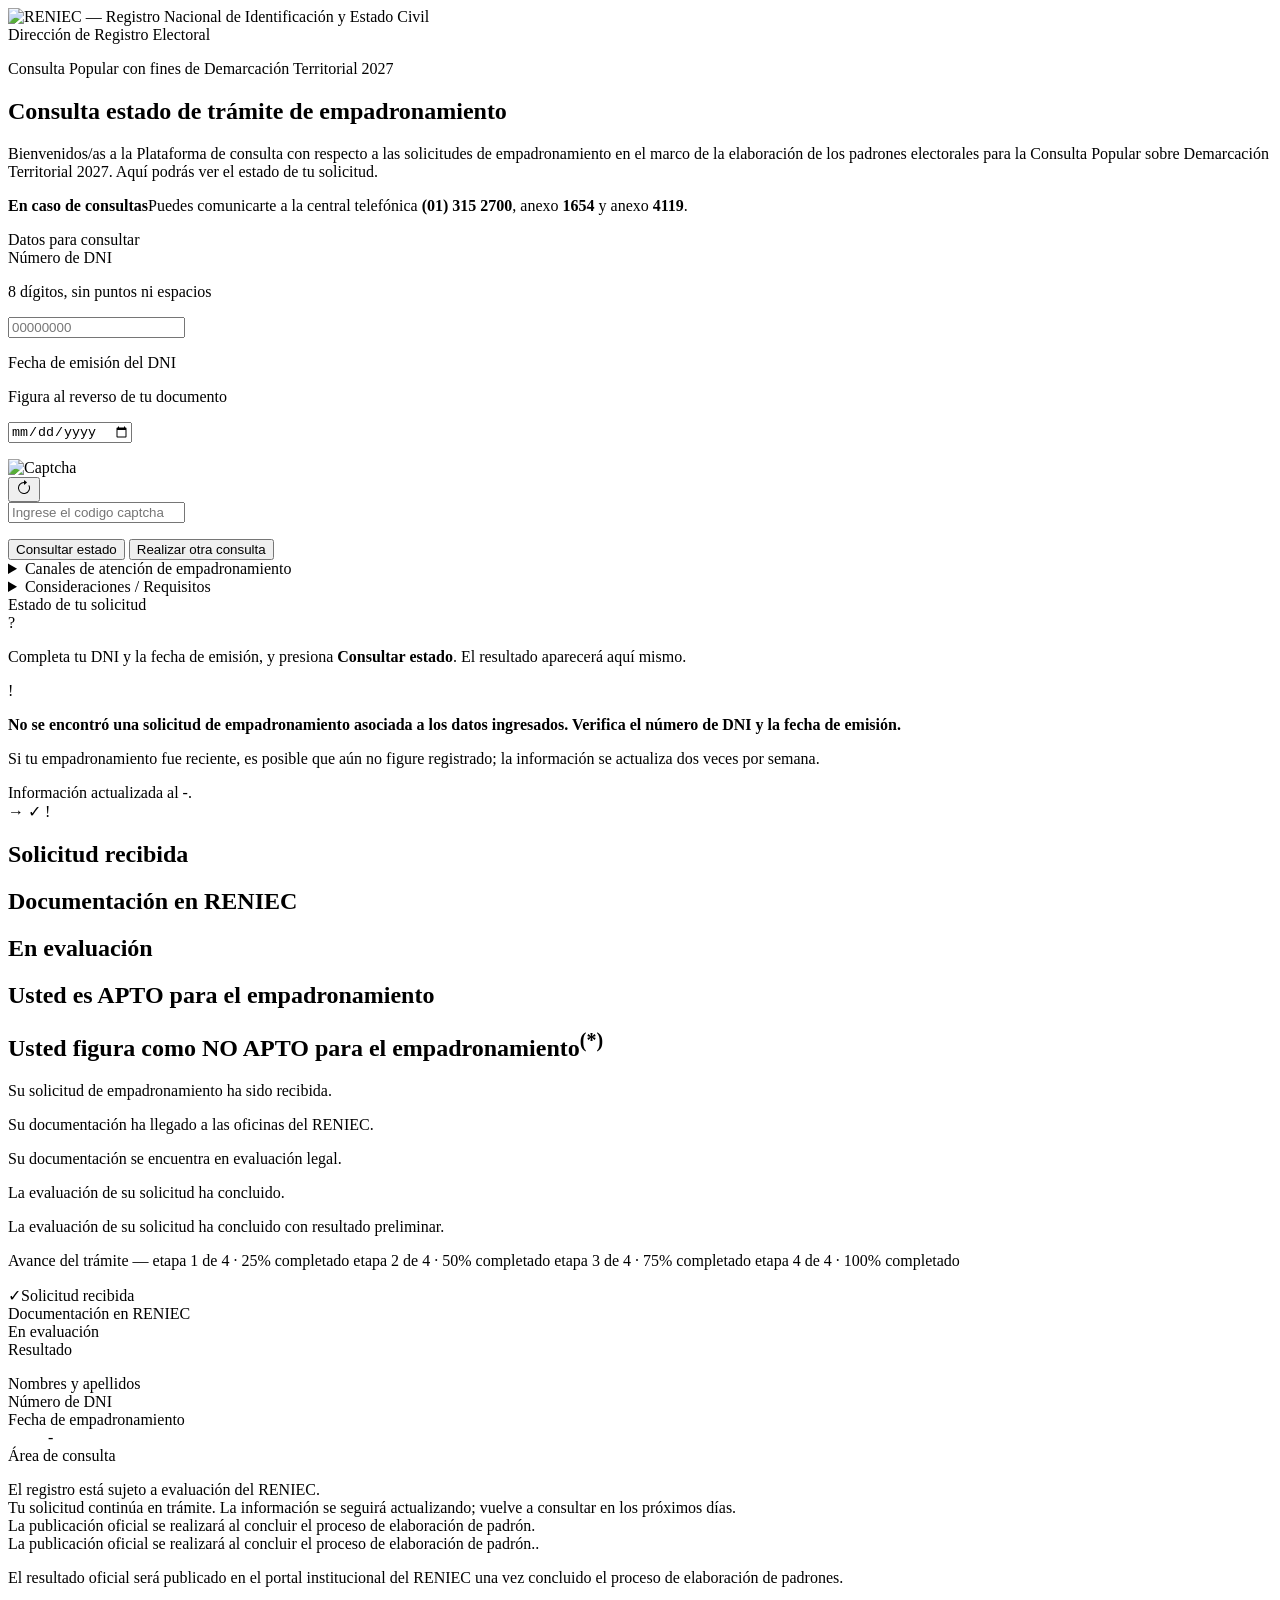
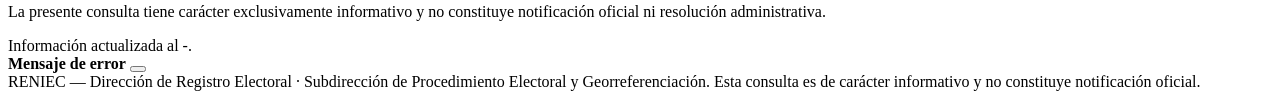
==== commit a46107fa: "actualizar index.html" ====
--- a/fuentes-demarcacion/index.html
+++ b/fuentes-demarcacion/index.html
@@ -54,24 +54,22 @@
                     <!-- Contenedor del Captcha e Imagen -->
                     <div class="mb-3">
                         <!-- Grupo de entrada que une la imagen con el boton perfectamente -->
-                        <div class="input-group align-items-stretch" style="max-width: 100%;">
+                        <div class="input-group align-items-stretch captcha-group">
 
                             <!-- Contenedor para la imagen del captcha -->
-                            <div class="form-control d-flex align-items-center justify-content-center bg-light p-0" style="min-height: 45px;">
+                            <div class="form-control d-flex align-items-center justify-content-center bg-light p-0 captcha-imgwrap">
                                 <!-- Corrección Thymeleaf: th:src apunta dinámicamente a tu endpoint de captcha -->
                                 <img id="captchaImg"
                                      th:src="@{/captcha}"
                                      alt="Captcha"
-                                     class="img-fluid"
-                                     style="max-height: 42px;">
+                                     class="img-fluid captcha-img">
                             </div>
 
                             <!-- Boton de refresco nativo de Bootstrap (Pegado y perfectamente alineado) -->
                             <button type="button"
-                                    class="btn btn-outline-secondary d-flex align-items-center justify-content-center"
+                                    class="btn btn-outline-secondary d-flex align-items-center justify-content-center btn-refrescar"
                                     id="btnRefrescar"
-                                    title="Actualizar captcha"
-                                    style="width: 45px;">
+                                    title="Actualizar captcha">
                                 <!-- Icono vectorial limpio de actualizacion -->
                                 <svg xmlns="http://w3.org" width="16" height="16" fill="currentColor" viewBox="0 0 16 16">
                                     <path fill-rule="evenodd" d="M8 3a5 5 0 1 0 4.546 2.914.5.5 0 0 1 .908-.417A6 6 0 1 1 8 2z"/>
@@ -111,7 +109,7 @@
             <div class="vacio" th:if="${resultado == null and exito == false}">
                 <div class="icono" aria-hidden="true">!</div>
                 <p><strong>No se encontró una solicitud de empadronamiento asociada a los datos ingresados. Verifica el número de DNI y la fecha de emisión.</strong></p>
-                <p style="margin-top:10px">Si tu empadronamiento fue reciente, es posible que aún no figure registrado; la información se actualiza dos veces por semana.</p>
+                <p class="mt-10">Si tu empadronamiento fue reciente, es posible que aún no figure registrado; la información se actualiza dos veces por semana.</p>
                 <div class="actualizado">Información actualizada al <span th:if="${fechaActualizacion != null}" th:text="${#dates.format(fechaActualizacion, 'dd ''de'' MMMM ''de'' yyyy')}"></span><span th:if="${fechaActualizacion == null}">-</span>.</div>
             </div>
 
@@ -143,7 +141,7 @@
                         <span th:if="${resultado.inSolicitud == 'E'}">etapa 3 de 4 · 75% completado</span>
                         <span th:if="${resultado.inSolicitud == 'A' or resultado.inSolicitud == 'N'}">etapa 4 de 4 · 100% completado</span>
                     </p>
-                    <div class="barra-wrap"><div class="riel"><div class="relleno" th:classappend="${resultado.inSolicitud == 'A' ? 'ok' : (resultado.inSolicitud == 'N' ? 'pend' : '')}" th:style="${'width:' + (resultado.inSolicitud == 'R' ? '12%' : (resultado.inSolicitud == 'D' ? '37.5%' : (resultado.inSolicitud == 'E' ? '62.5%' : '100%')))}"></div></div>
+                    <div class="barra-wrap"><div class="riel"><div class="relleno" th:classappend="${(resultado.inSolicitud == 'A' ? 'ok' : (resultado.inSolicitud == 'N' ? 'pend' : '')) + ' ' + (resultado.inSolicitud == 'R' ? 'et-25' : (resultado.inSolicitud == 'D' ? 'et-50' : (resultado.inSolicitud == 'E' ? 'et-75' : 'et-100')))}"></div></div>
                         <div class="hitos">
                             <div class="hito hecho"><span class="punto">✓</span><span class="rot">Solicitud recibida</span></div>
                             <div class="hito" th:classappend="${resultado.inSolicitud == 'D' or resultado.inSolicitud == 'E' or resultado.inSolicitud == 'A' or resultado.inSolicitud == 'N' ? 'hecho' : ''}"><span class="punto" th:text="${resultado.inSolicitud == 'D' or resultado.inSolicitud == 'E' or resultado.inSolicitud == 'A' or resultado.inSolicitud == 'N' ? '✓' : ''}"></span><span class="rot">Documentación en RENIEC</span></div>
@@ -171,7 +169,7 @@
     </section>
 
     <!-- Contenedor flotante fijado arriba a la derecha -->
-    <div id="contenedor-alerta-flotante" class="position-fixed top-0 end-0 p-3" style="z-index: 1100;">
+    <div id="contenedor-alerta-flotante" class="position-fixed top-0 end-0 p-3 alerta-flotante">
 
         <!-- Este es el fragmento que el controlador va a renderizar e inyectar -->
         <div th:fragment="fragmentoAlerta" th:if="${exito == false and mensaje != null}"
